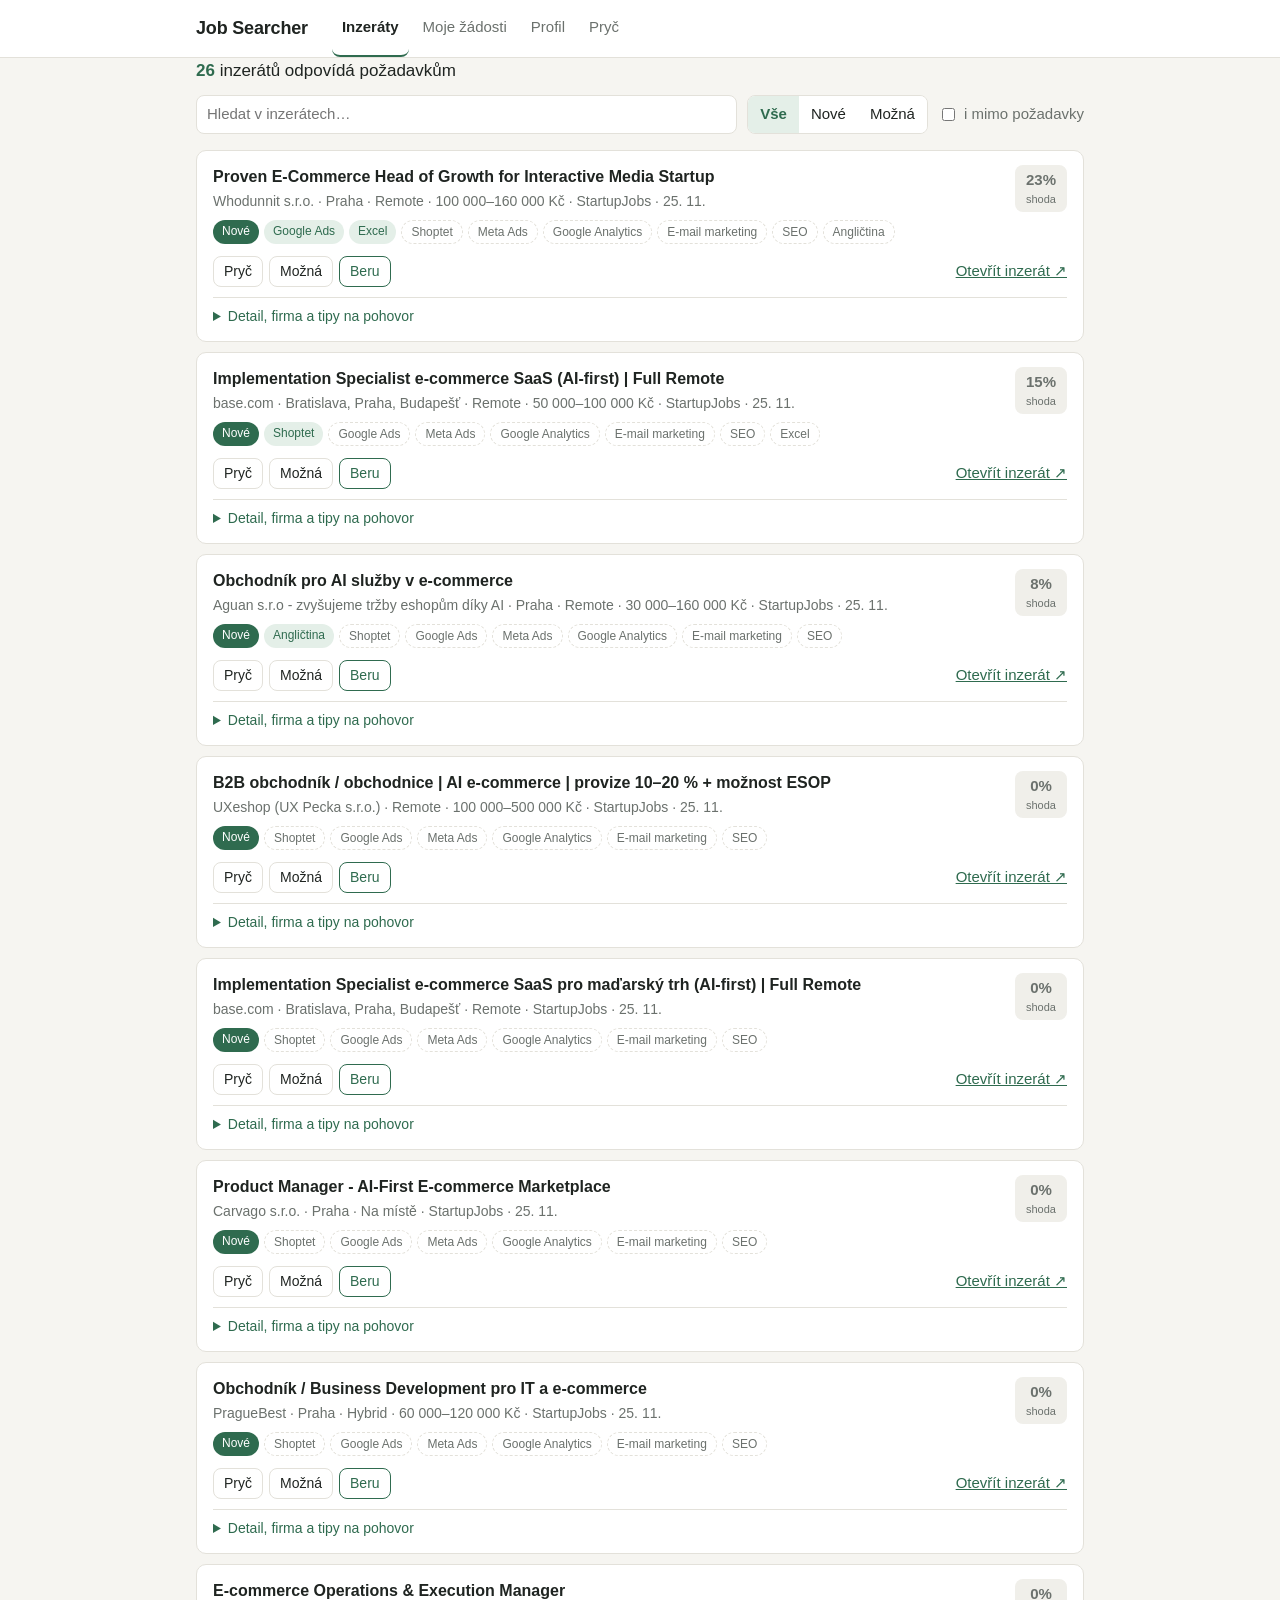
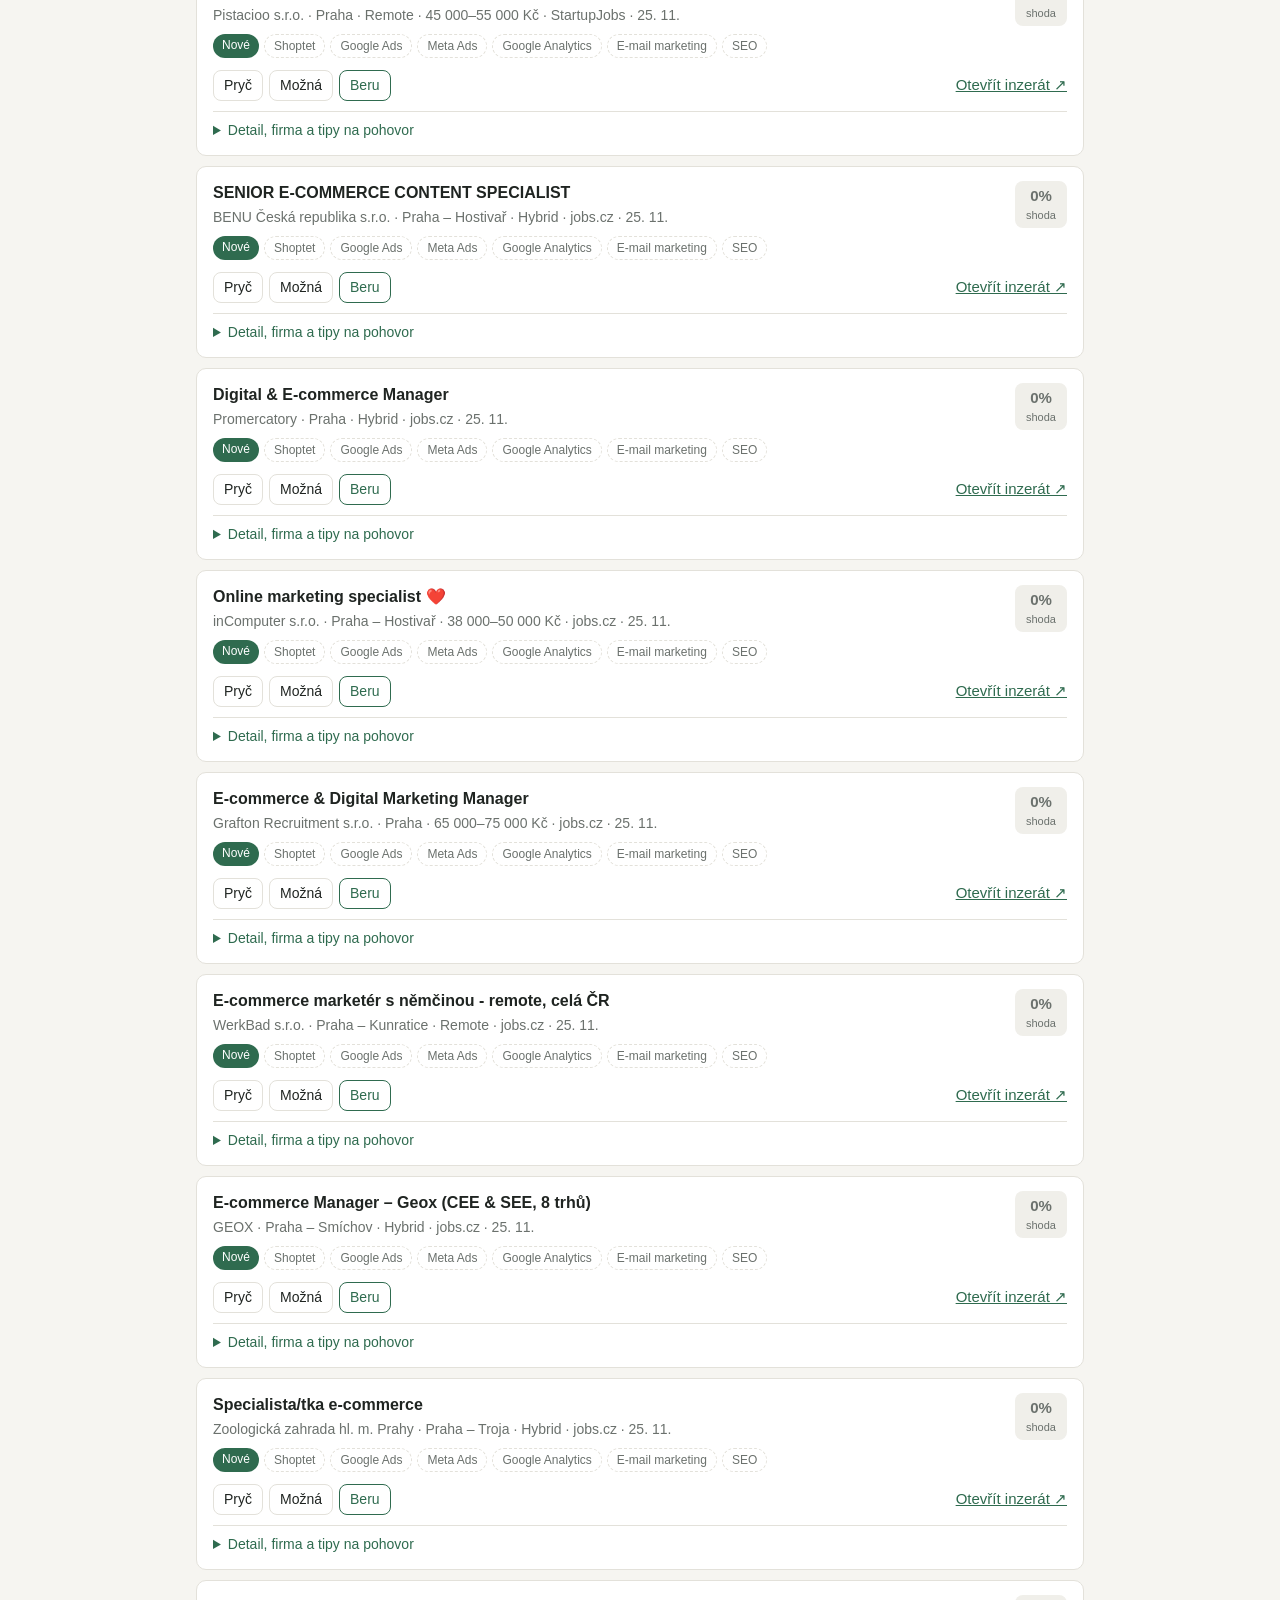
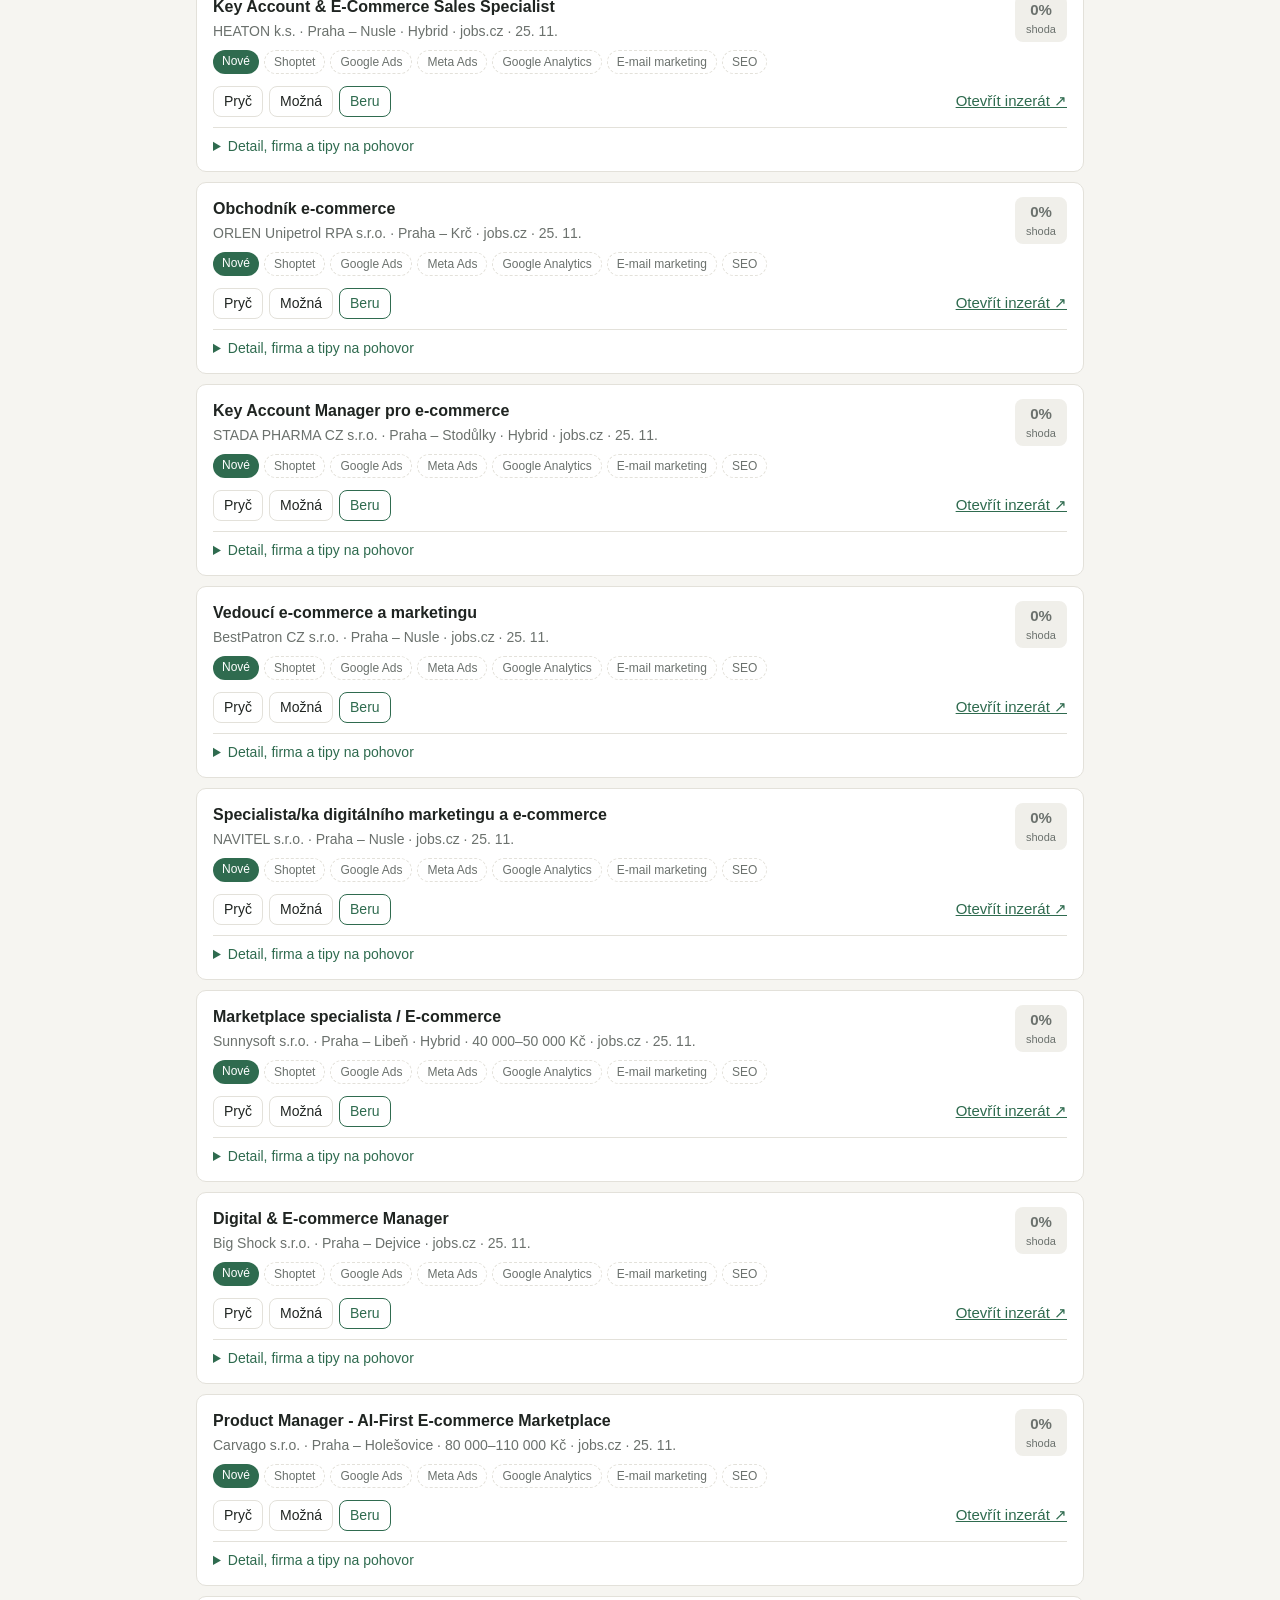
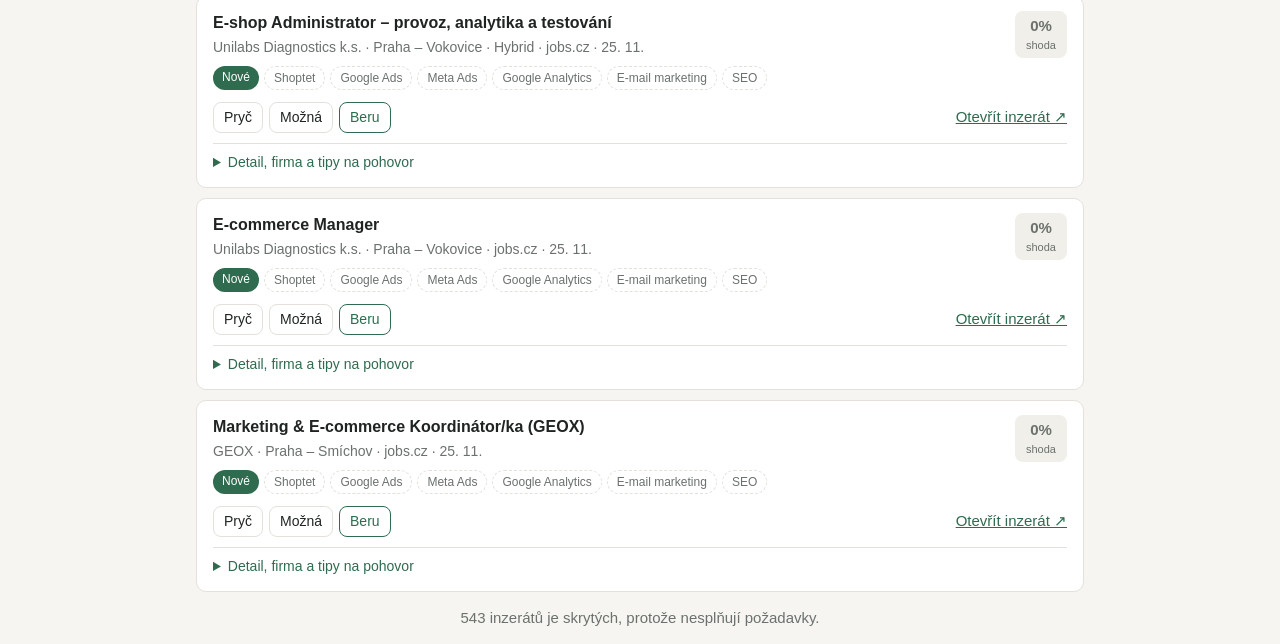
==== web/index.html @ dfa5a373 "Základ aplikace: scraper tří webů, frontend s profilem, tříděním a žádostmi, GitHub workflow Co-Auth" ====
<!doctype html>
<html lang="cs">
<head>
  <meta charset="utf-8">
  <meta name="viewport" content="width=device-width, initial-scale=1">
  <title>Job Searcher</title>
  <link rel="stylesheet" href="style.css">
</head>
<body>
  <header class="top">
    <div class="wrap top-inner">
      <h1>Job Searcher</h1>
      <nav class="tabs" role="tablist">
        <button data-tab="jobs" class="active">Inzeráty</button>
        <button data-tab="apps">Moje žádosti <span class="count" id="count-apps"></span></button>
        <button data-tab="profile">Profil <span class="dot" id="profile-dirty" hidden></span></button>
        <button data-tab="gone">Pryč <span class="count" id="count-gone"></span></button>
      </nav>
    </div>
  </header>

  <main class="wrap">
    <section id="tab-jobs" class="tab">
      <div id="summary" class="summary"></div>
      <div id="source-status"></div>
      <div class="toolbar">
        <input type="search" id="search" placeholder="Hledat v inzerátech…">
        <div class="seg" id="filter-seg">
          <button data-filter="all" class="active">Vše</button>
          <button data-filter="new">Nové</button>
          <button data-filter="mozna">Možná</button>
        </div>
        <label class="check"><input type="checkbox" id="show-all"> i mimo požadavky</label>
      </div>
      <div id="job-list"></div>
    </section>

    <section id="tab-apps" class="tab" hidden>
      <div class="toolbar">
        <div class="seg" id="apps-seg">
          <button data-filter="all" class="active">Vše</button>
          <button data-filter="sent">Odesláno</button>
          <button data-filter="unsent">Neodesláno</button>
        </div>
      </div>
      <div id="app-list"></div>
    </section>

    <section id="tab-profile" class="tab" hidden>
      <div class="profile-bar">
        <span id="profile-state" class="muted"></span>
        <div class="btns">
          <button id="btn-reset" class="ghost">Vrátit na výchozí</button>
          <button id="btn-save-default" class="primary">Uložit jako výchozí</button>
        </div>
      </div>

      <div class="panel">
        <h2>Skills</h2>
        <p class="muted">Synonyma oddělte čárkou. Váha určuje, jak moc skill ovlivní skóre shody.</p>
        <div id="skills"></div>
        <button id="btn-add-skill" class="ghost small">+ Přidat skill</button>
      </div>

      <div class="panel">
        <h2>Požadavky</h2>
        <label class="field">Hledané pozice <span class="muted">(stačí část názvu, oddělte čárkou)</span>
          <input data-list="positions">
        </label>
        <label class="field">Lokality <span class="muted">(oddělte čárkou; prázdné = kdekoliv)</span>
          <input data-list="locations">
        </label>
        <div class="field">Režim práce
          <div class="checks" id="modes"></div>
        </div>
        <label class="field">Minimální plat (Kč měsíčně) <span class="muted">(inzeráty bez uvedeného platu se zobrazí vždy)</span>
          <input type="number" min="0" step="1000" id="min-salary">
        </label>
        <div class="field">Úvazek
          <div class="checks" id="employment"></div>
        </div>
        <label class="field">Zakázaná slova <span class="muted">(inzerát s nimi se nezobrazí)</span>
          <input data-list="banned">
        </label>
      </div>

      <div class="panel">
        <h2>Záloha dat</h2>
        <p class="muted">Profil, třídění i žádosti jsou uložené jen v tomto prohlížeči. Zálohu si stáhněte, ať o nic nepřijdete, nebo ji nahrajte na jiném zařízení.</p>
        <div class="btns">
          <button id="btn-export" class="ghost">Exportovat zálohu</button>
          <label class="ghost button-like">Načíst zálohu<input type="file" id="file-import" accept="application/json" hidden></label>
        </div>
      </div>
    </section>

    <section id="tab-gone" class="tab" hidden>
      <p class="muted">Inzeráty, které jste dali pryč. Při dalším stahování se neukážou.</p>
      <div id="gone-list"></div>
    </section>
  </main>

  <div id="toast" class="toast" hidden></div>
  <script type="module" src="app.js"></script>
</body>
</html>
---- web/style.css ----
:root {
  --bg: #f6f5f1;
  --card: #ffffff;
  --ink: #1f2421;
  --muted: #6b716d;
  --line: #e3e1da;
  --accent: #2f6b4f;
  --accent-soft: #e4efe8;
  --warn: #9a5b13;
  --warn-soft: #fbf0e1;
  --danger: #a33a32;
  --radius: 10px;
}

* { box-sizing: border-box; }
[hidden] { display: none !important; }
body {
  margin: 0;
  background: var(--bg);
  color: var(--ink);
  font: 15px/1.5 -apple-system, BlinkMacSystemFont, "Segoe UI", Roboto, sans-serif;
}
.wrap { max-width: 920px; margin: 0 auto; padding: 0 16px; }
.muted { color: var(--muted); }
a { color: var(--accent); }
h1 { font-size: 18px; margin: 0; letter-spacing: -0.01em; }
h2 { font-size: 16px; margin: 0 0 4px; }

/* Hlavička a záložky */
.top { background: var(--card); border-bottom: 1px solid var(--line); position: sticky; top: 0; z-index: 5; }
.top-inner { display: flex; align-items: center; gap: 24px; min-height: 56px; flex-wrap: wrap; }
.tabs { display: flex; gap: 4px; overflow-x: auto; }
.tabs button {
  border: 0; background: none; padding: 16px 10px; font: inherit; color: var(--muted);
  border-bottom: 2px solid transparent; cursor: pointer; white-space: nowrap;
}
.tabs button.active { color: var(--ink); border-bottom-color: var(--accent); font-weight: 600; }
.count { font-size: 12px; color: var(--muted); font-weight: 400; }
.dot { display: inline-block; width: 7px; height: 7px; border-radius: 50%; background: var(--warn); vertical-align: middle; }

main { padding-top: 20px; padding-bottom: 60px; }

/* Ovládací prvky */
button, .button-like {
  font: inherit; border-radius: 8px; padding: 7px 14px; cursor: pointer;
  border: 1px solid var(--line); background: var(--card); color: var(--ink);
}
button.primary { background: var(--accent); border-color: var(--accent); color: #fff; }
button.ghost, .button-like.ghost { background: transparent; }
button.small { padding: 4px 10px; font-size: 14px; }
button:disabled { opacity: .5; cursor: default; }
input, select, textarea {
  font: inherit; border: 1px solid var(--line); border-radius: 8px; padding: 7px 10px;
  background: #fff; color: var(--ink); width: 100%;
}
input[type=checkbox] { width: auto; }
.btns { display: flex; gap: 8px; flex-wrap: wrap; }

.toolbar { display: flex; gap: 10px; align-items: center; flex-wrap: wrap; margin: 12px 0 16px; }
.toolbar input[type=search] { flex: 1 1 220px; width: auto; }
.seg { display: inline-flex; border: 1px solid var(--line); border-radius: 8px; overflow: hidden; background: var(--card); }
.seg button { border: 0; border-radius: 0; padding: 7px 12px; }
.seg button.active { background: var(--accent-soft); color: var(--accent); font-weight: 600; }
.check { display: inline-flex; gap: 6px; align-items: center; color: var(--muted); }

.summary { font-size: 17px; }
.summary strong { color: var(--accent); }
.status-warn {
  background: var(--warn-soft); color: var(--warn); border-radius: 8px;
  padding: 8px 12px; margin-top: 10px; font-size: 14px;
}

/* Karta inzerátu */
.job {
  background: var(--card); border: 1px solid var(--line); border-radius: var(--radius);
  padding: 14px 16px; margin-bottom: 10px;
}
.job.failed { opacity: .7; }
.job-head { display: flex; gap: 12px; align-items: flex-start; }
.job-main { flex: 1; min-width: 0; }
.job-title { font-weight: 600; font-size: 16px; color: var(--ink); text-decoration: none; }
.job-title:hover { text-decoration: underline; }
.job-meta { color: var(--muted); font-size: 14px; margin-top: 2px; }
.job-meta span + span::before { content: " · "; }
.score {
  flex: none; width: 52px; text-align: center; border-radius: 8px; padding: 4px 0;
  background: var(--accent-soft); color: var(--accent); font-weight: 700;
}
.score small { display: block; font-weight: 400; font-size: 11px; }
.score.low { background: #f0efea; color: var(--muted); }

.badges { margin-top: 8px; display: flex; flex-wrap: wrap; gap: 5px; }
.badge { font-size: 12px; border-radius: 999px; padding: 2px 9px; background: #f0efea; color: var(--muted); }
.badge.new { background: var(--accent); color: #fff; }
.badge.ok { background: var(--accent-soft); color: var(--accent); }
.badge.miss { background: transparent; border: 1px dashed var(--line); }
.badge.warn { background: var(--warn-soft); color: var(--warn); }
.badge.state { background: #ecebf6; color: #4a4690; }

.job-actions { display: flex; gap: 6px; margin-top: 12px; flex-wrap: wrap; align-items: center; }
.job-actions .spacer { flex: 1; }
.job-actions button.on { background: var(--ink); color: #fff; border-color: var(--ink); }
.job-actions .beru { border-color: var(--accent); color: var(--accent); }
.job-actions .beru.on { background: var(--accent); color: #fff; }

details { margin-top: 10px; border-top: 1px solid var(--line); padding-top: 8px; }
summary { cursor: pointer; color: var(--accent); font-size: 14px; }
.detail-body { margin-top: 8px; font-size: 14px; }
.detail-body h3 { font-size: 14px; margin: 14px 0 4px; }
.desc { white-space: pre-line; max-height: 260px; overflow: auto; background: var(--bg); border-radius: 8px; padding: 10px; }
.tips ul { margin: 4px 0; padding-left: 20px; }
.tips li { margin-bottom: 4px; }

/* Žádosti */
.app-grid { display: grid; grid-template-columns: 1fr 1fr; gap: 10px; margin-top: 10px; }
.app-grid .full { grid-column: 1 / -1; }
.app-grid label { font-size: 13px; color: var(--muted); }

/* Profil */
.profile-bar {
  display: flex; justify-content: space-between; align-items: center; gap: 12px; flex-wrap: wrap;
  background: var(--card); border: 1px solid var(--line); border-radius: var(--radius); padding: 10px 14px;
  position: sticky; top: 64px; z-index: 4;
}
.profile-bar .dirty { color: var(--warn); font-weight: 600; }
.panel { background: var(--card); border: 1px solid var(--line); border-radius: var(--radius); padding: 16px; margin-top: 14px; }
.panel p.muted { margin: 0 0 12px; font-size: 14px; }
.field { display: block; margin-bottom: 14px; font-weight: 600; font-size: 14px; }
.field input { margin-top: 4px; font-weight: 400; }
.field .muted { font-weight: 400; }
.checks { display: flex; gap: 16px; flex-wrap: wrap; margin-top: 6px; font-weight: 400; }
.checks label { display: inline-flex; gap: 6px; align-items: center; }
.skill-row { display: grid; grid-template-columns: 1.2fr 2fr 110px 36px; gap: 8px; margin-bottom: 8px; }
.skill-row button { padding: 0; }

.empty { text-align: center; color: var(--muted); padding: 40px 0; }
.toast {
  position: fixed; bottom: 20px; left: 50%; transform: translateX(-50%);
  background: var(--ink); color: #fff; padding: 10px 16px; border-radius: 8px; font-size: 14px; z-index: 10;
}

@media (max-width: 640px) {
  .top-inner { gap: 0; }
  h1 { padding-top: 10px; }
  .tabs button { padding: 10px 8px; }
  .skill-row { grid-template-columns: 1fr 1fr; }
  .app-grid { grid-template-columns: 1fr; }
  .profile-bar { top: 90px; }
}
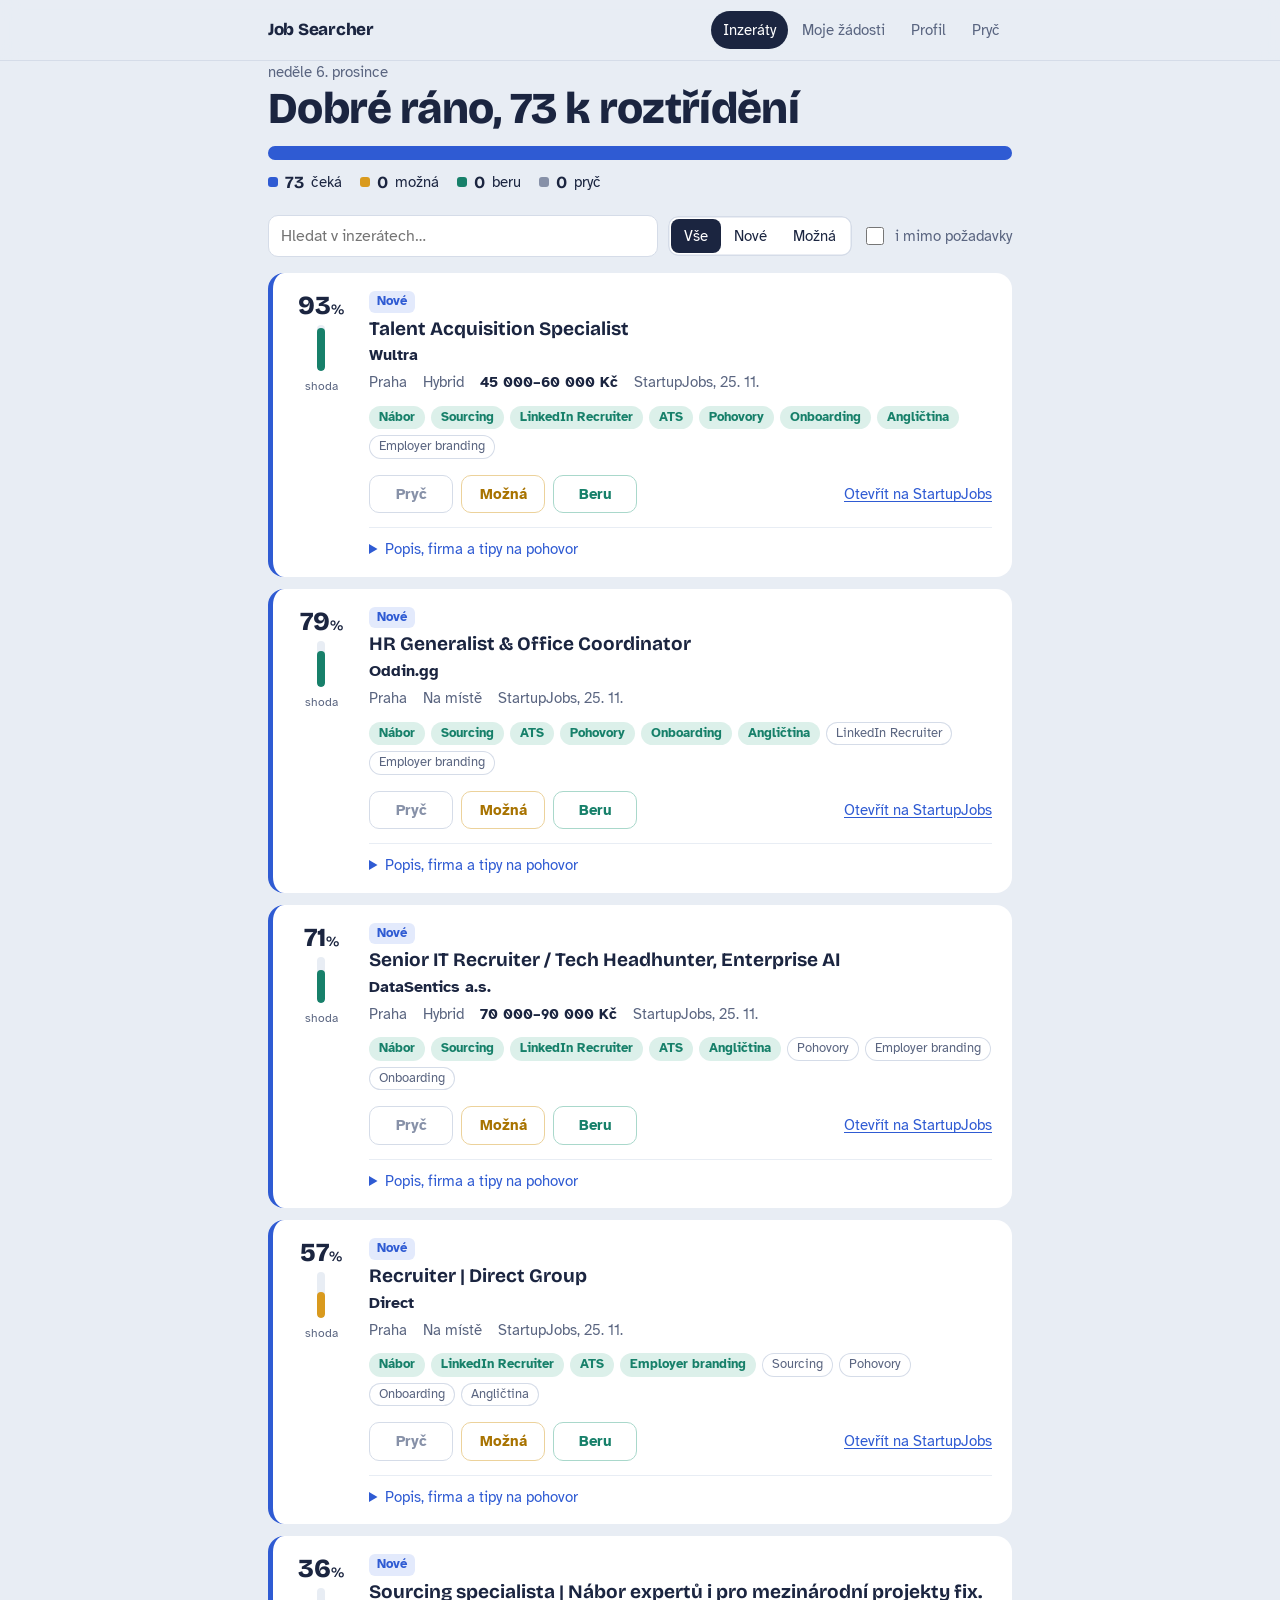
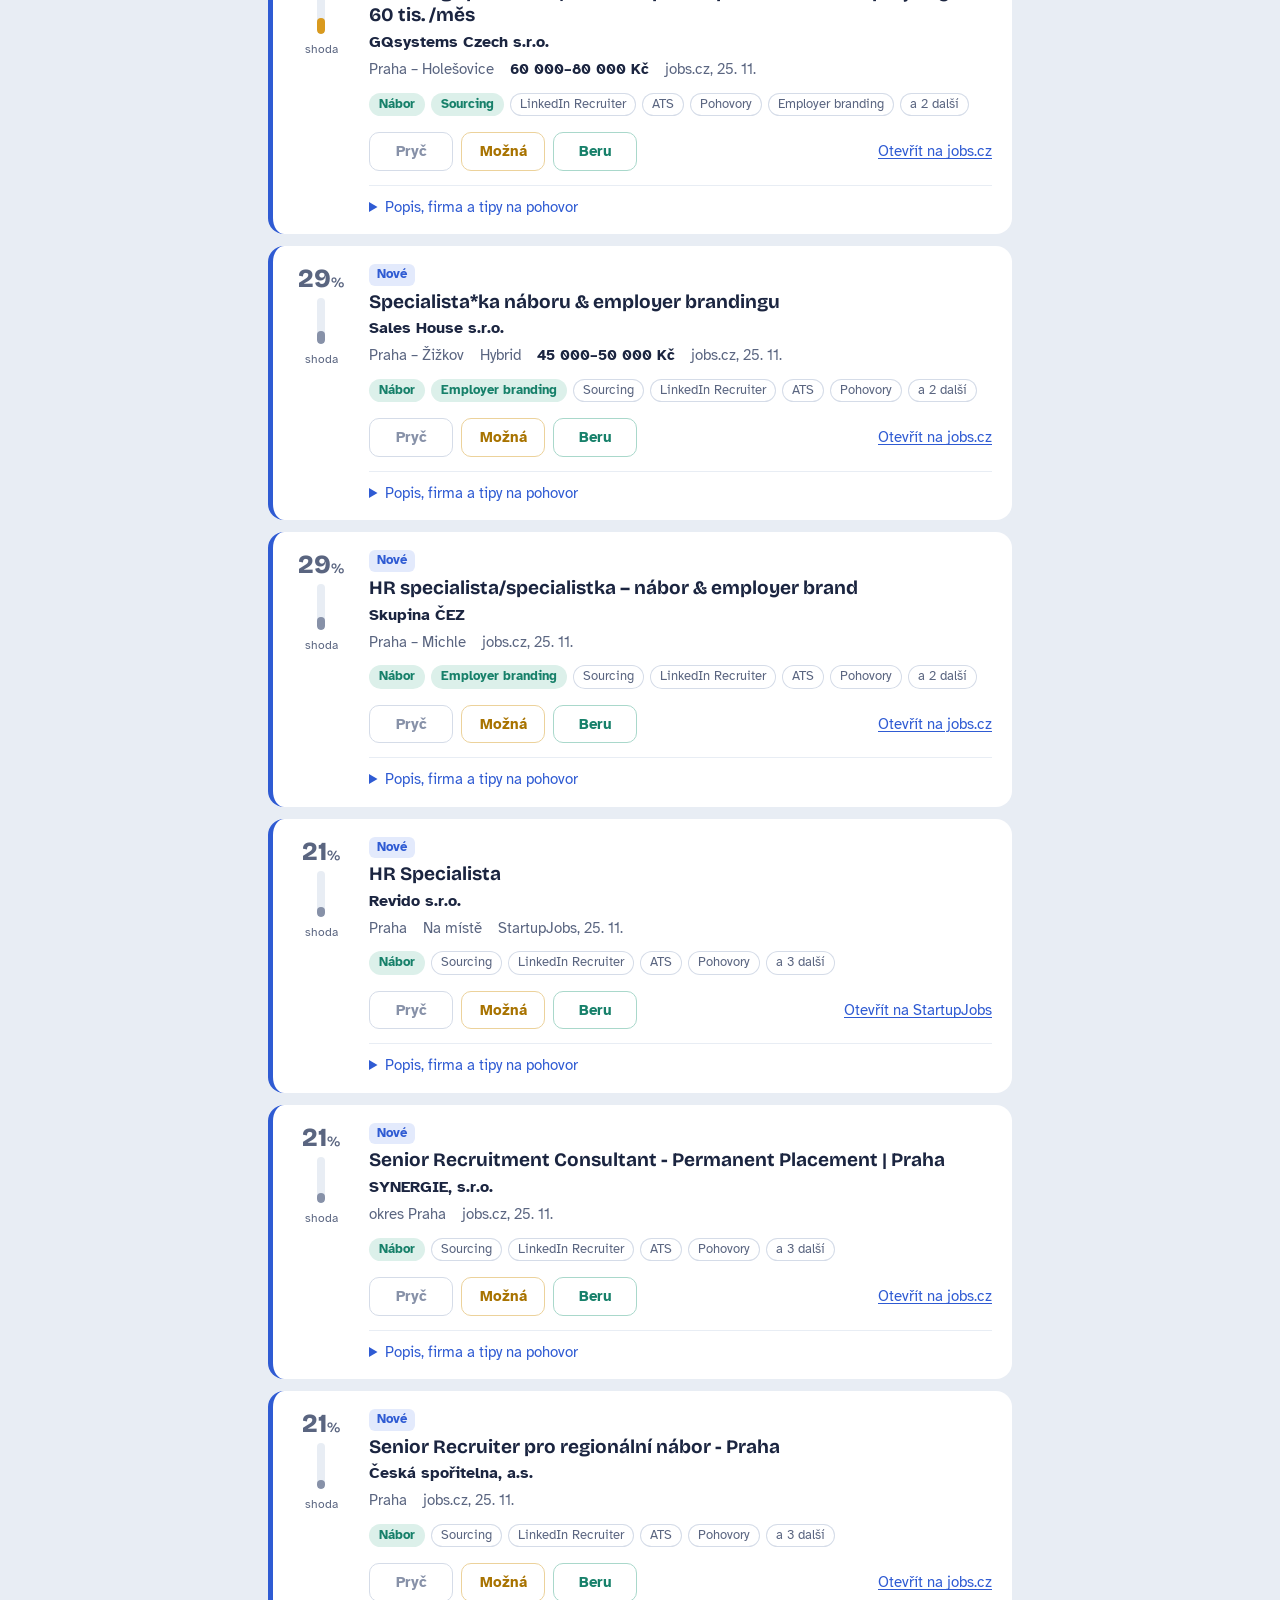
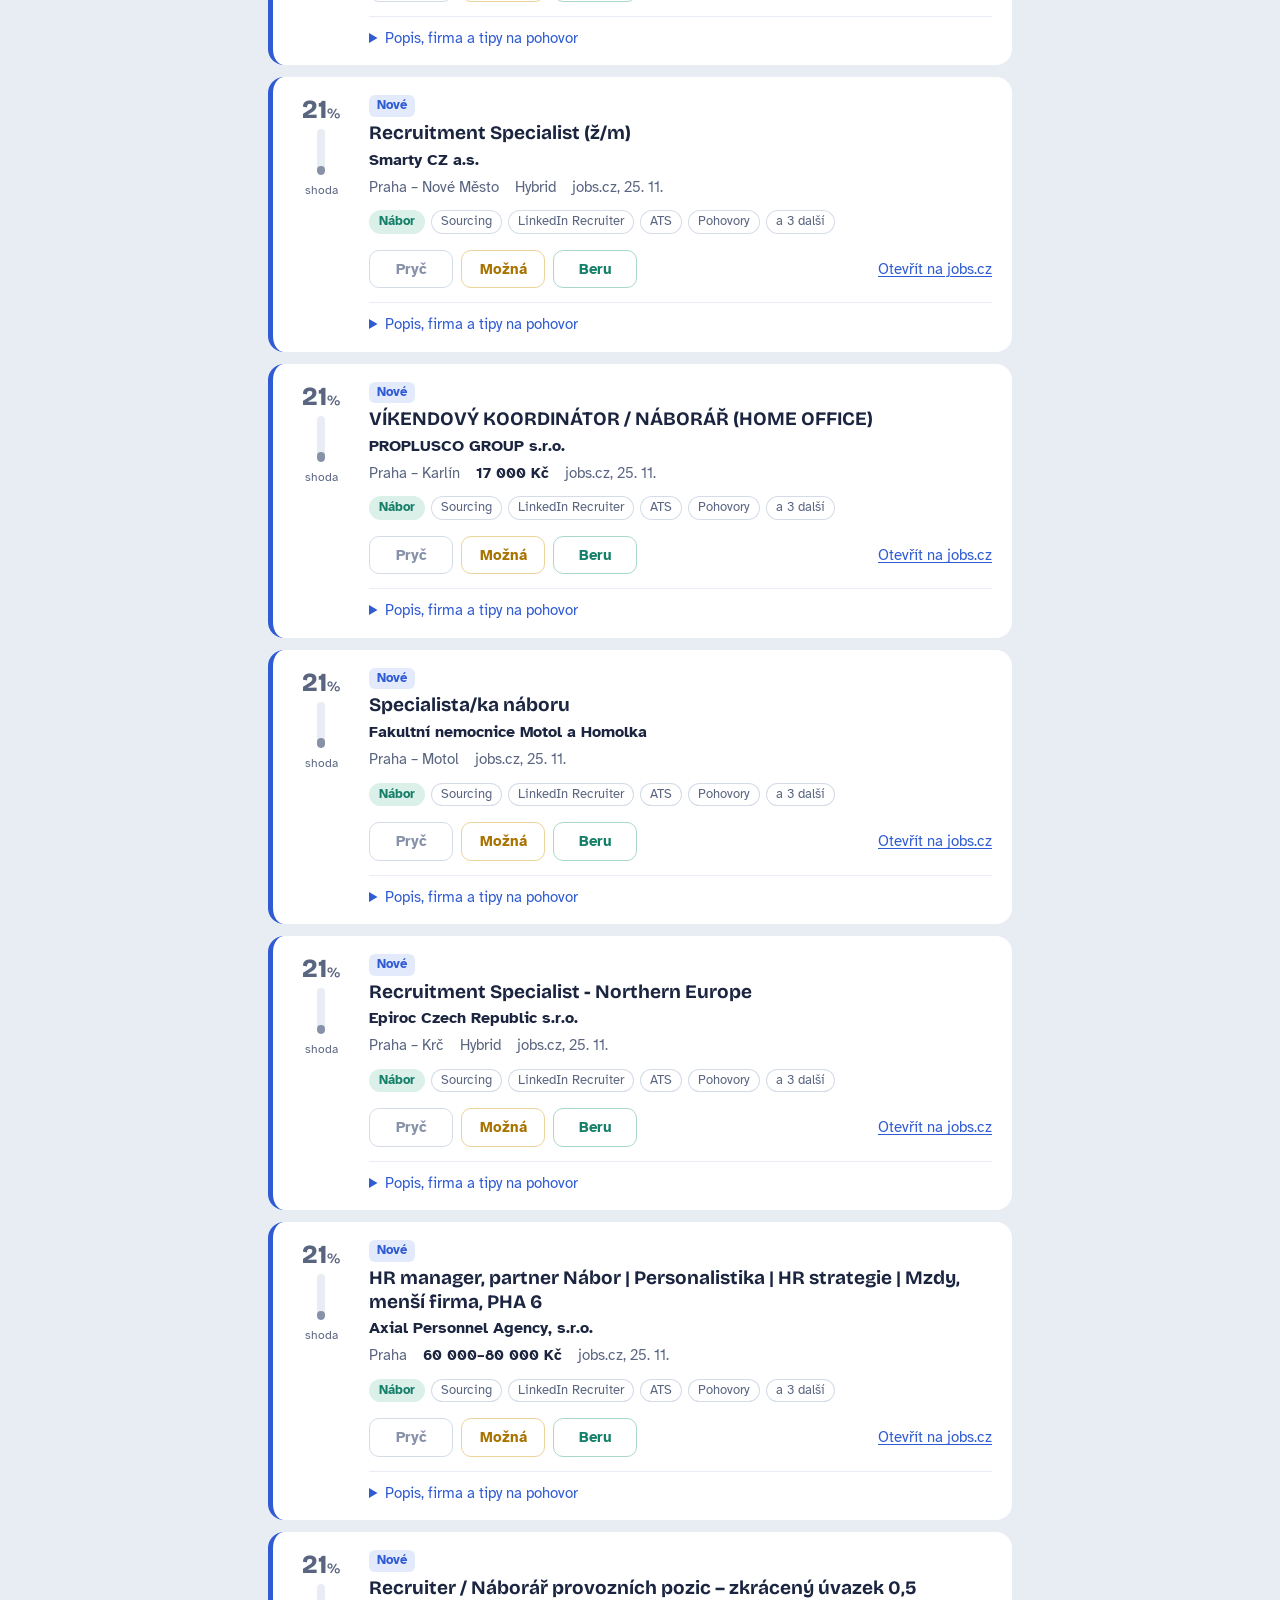
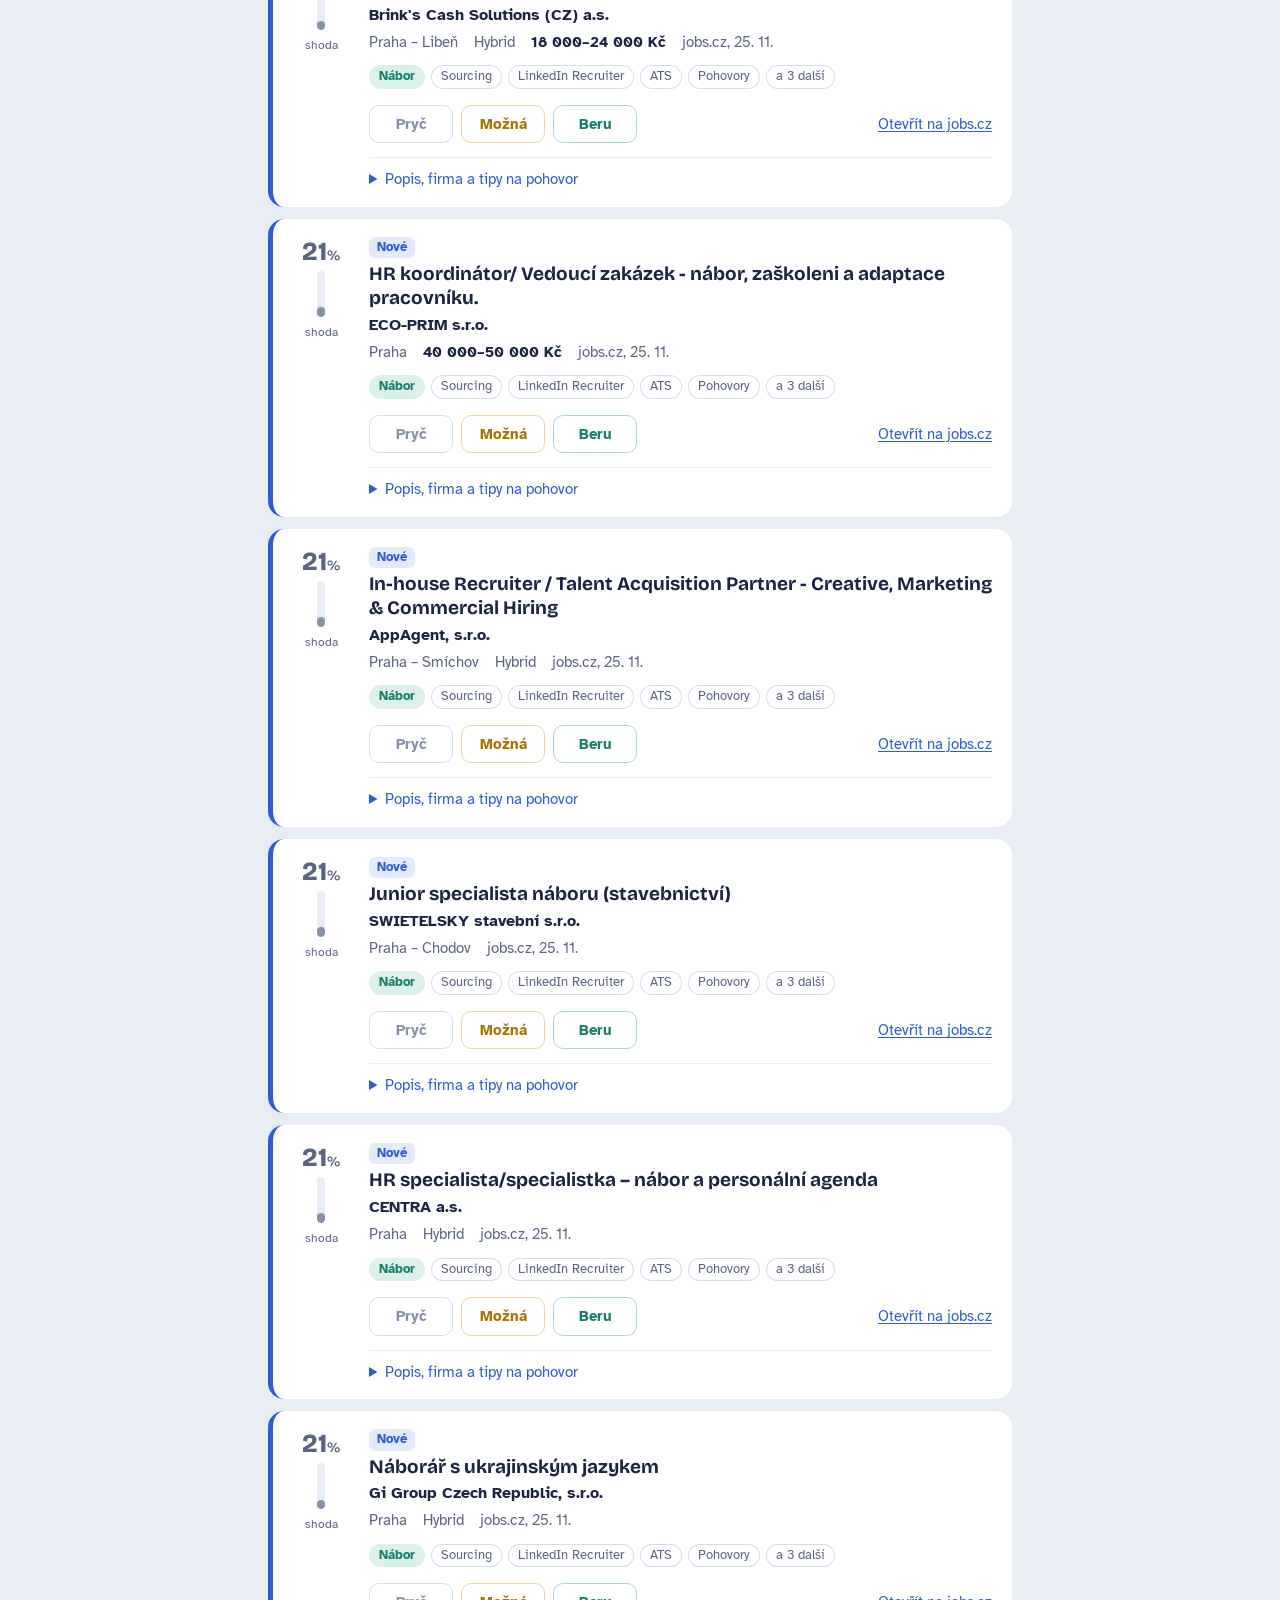
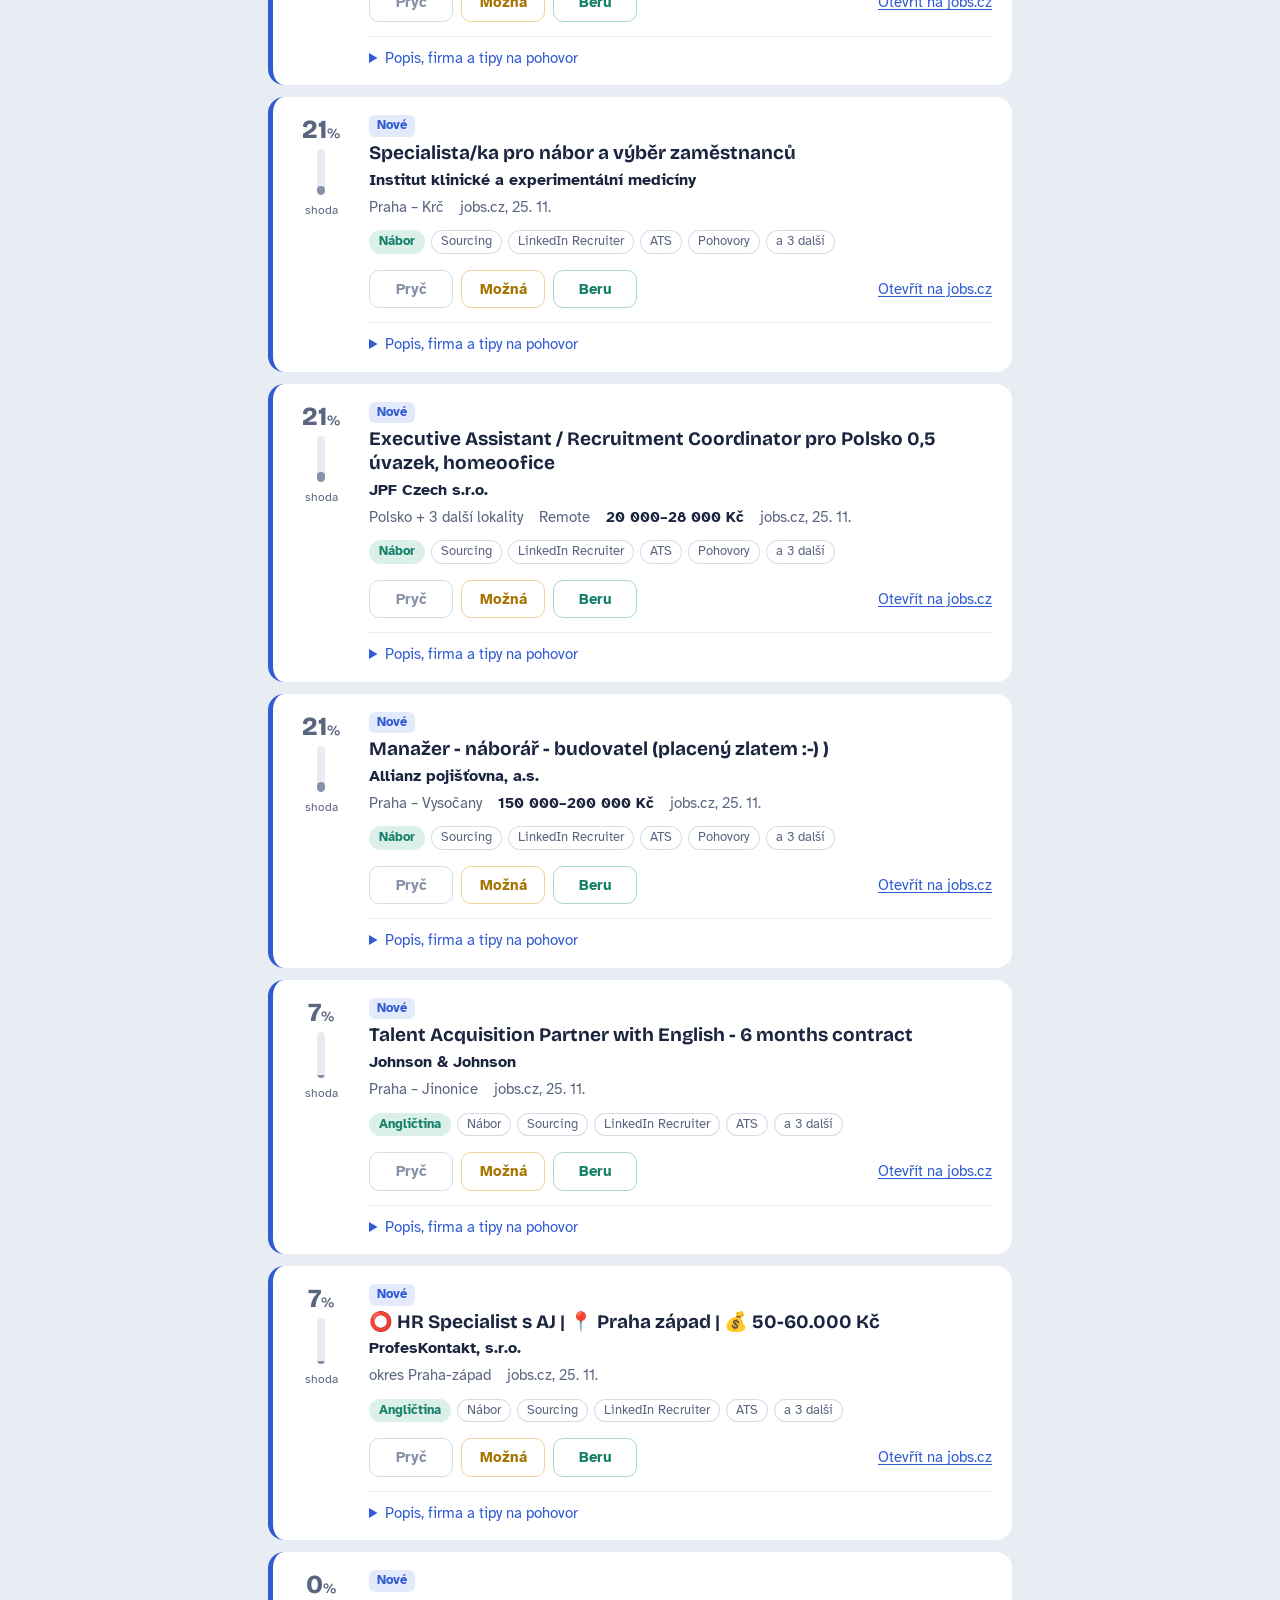
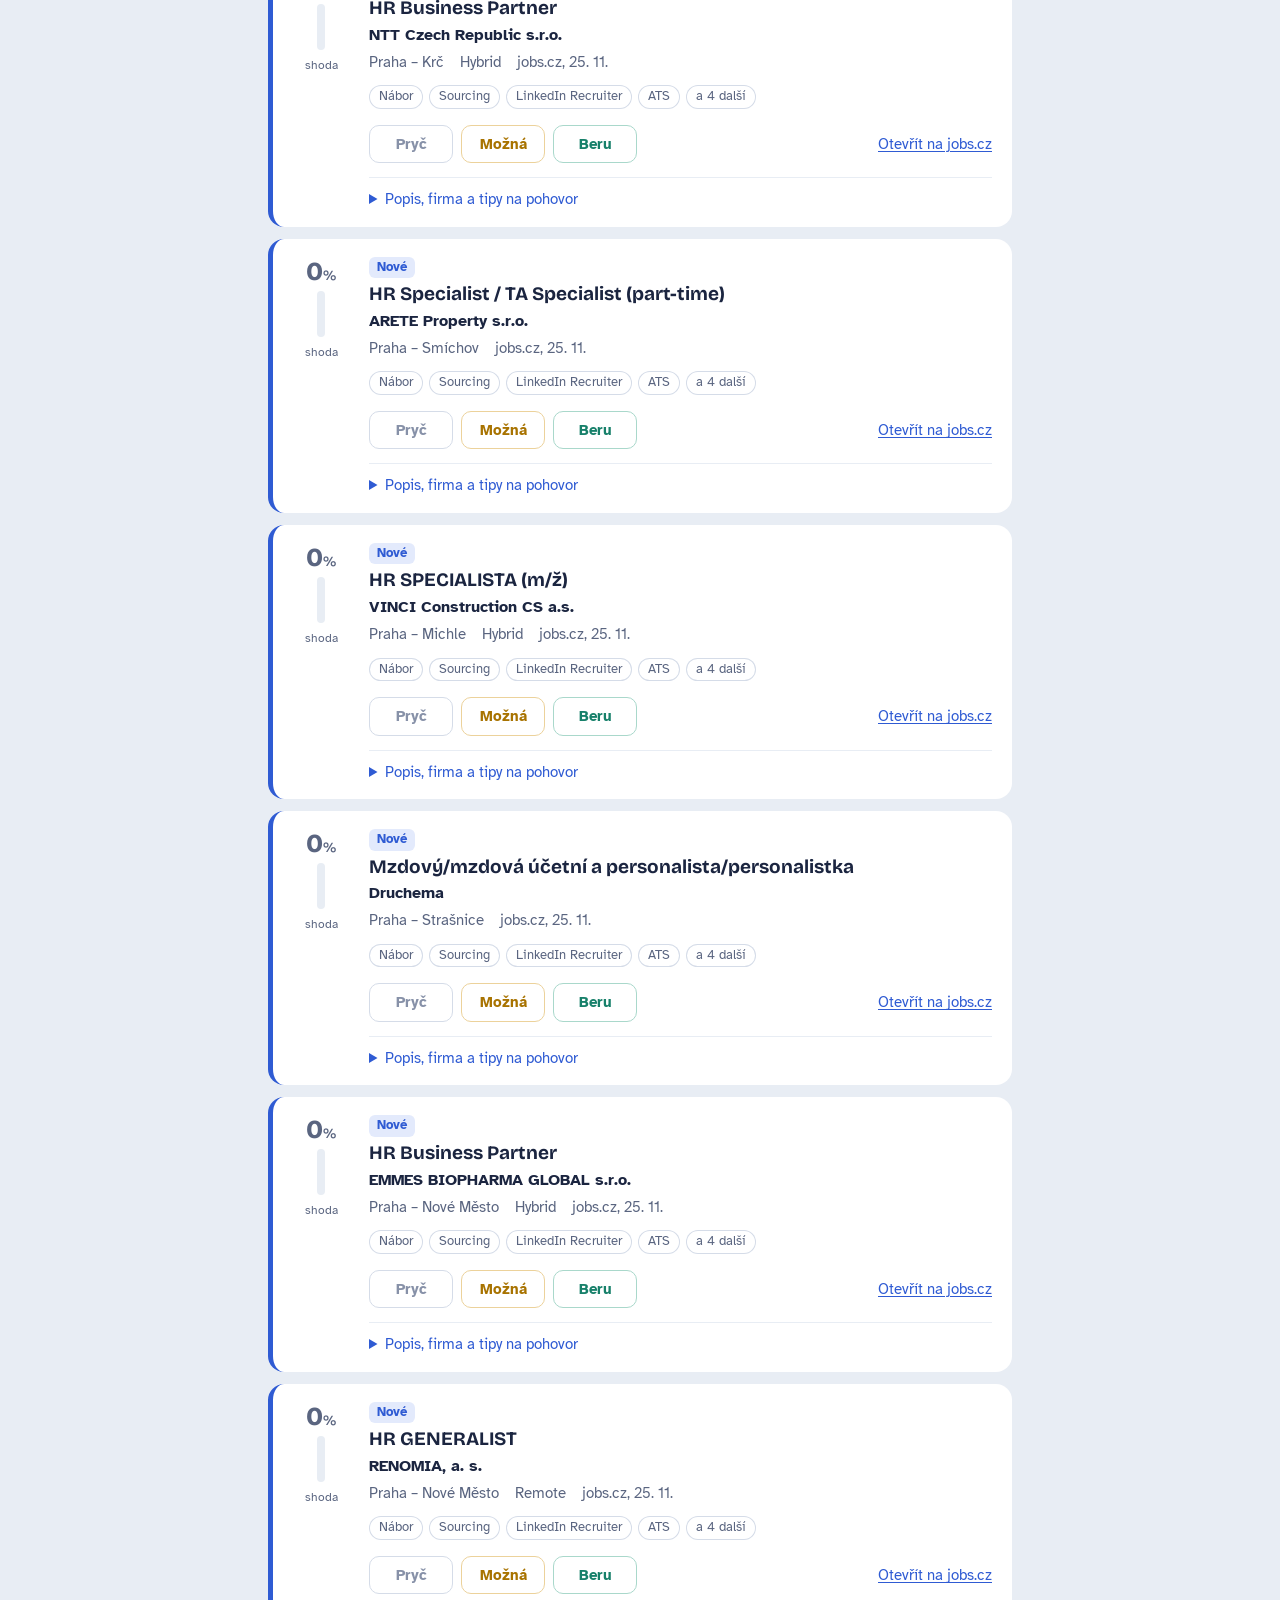
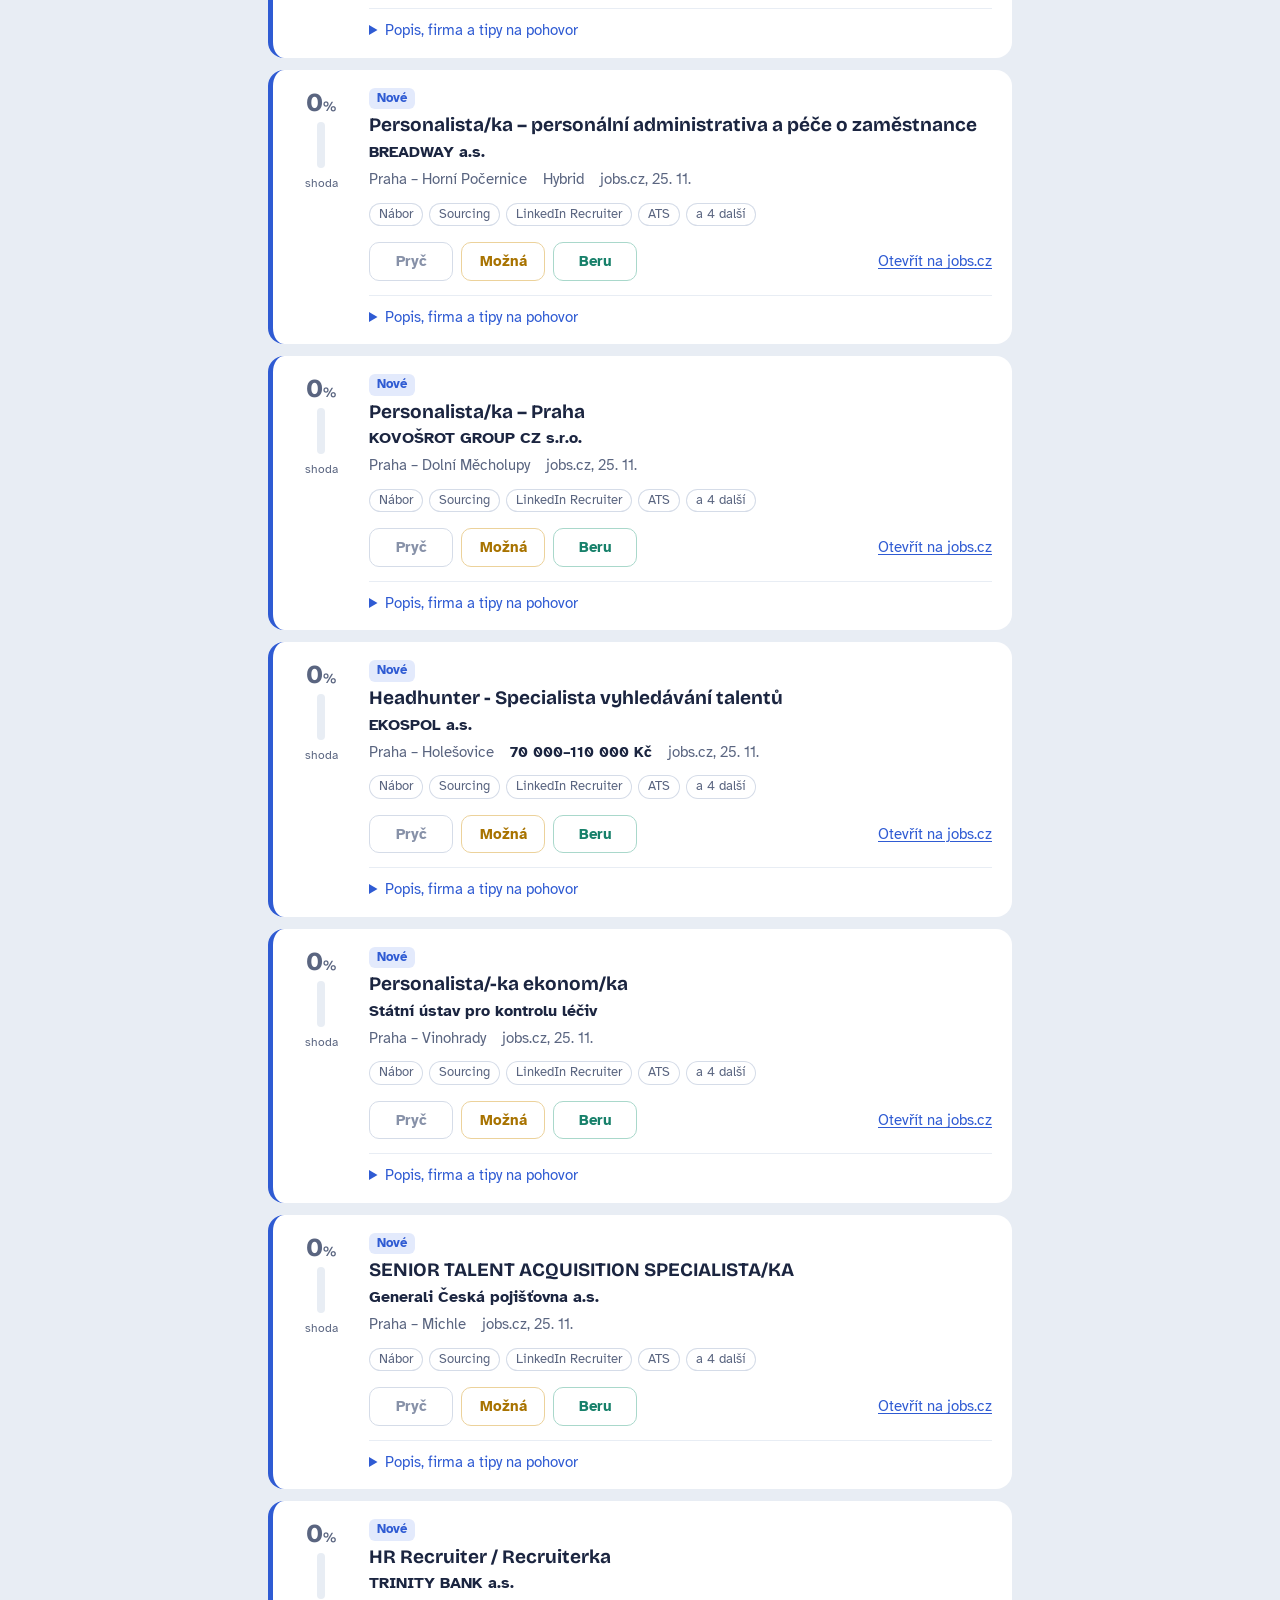
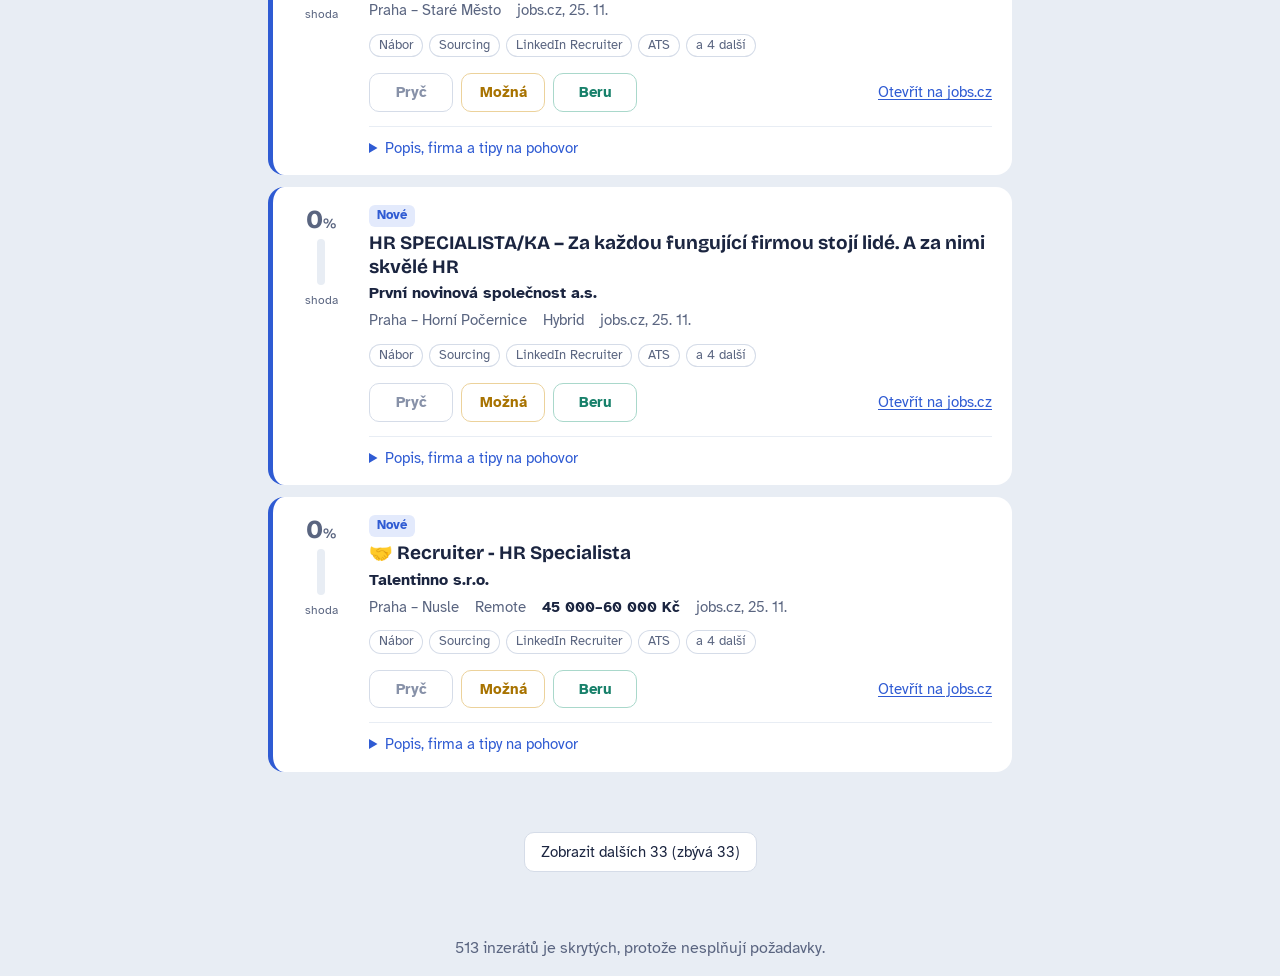
==== commit b9158226: "Nový design: pruh roztřídění, výraznější karty a tlačítka třídění Co-Authored-By: Claude Opus 5.5 <n" ====
--- a/web/index.html
+++ b/web/index.html
@@ -4,12 +4,15 @@
   <meta charset="utf-8">
   <meta name="viewport" content="width=device-width, initial-scale=1">
   <title>Job Searcher</title>
+  <link rel="preconnect" href="https://fonts.googleapis.com">
+  <link rel="preconnect" href="https://fonts.gstatic.com" crossorigin>
+  <link rel="stylesheet" href="https://fonts.googleapis.com/css2?family=Atkinson+Hyperlegible:ital,wght@0,400;0,700;1,400&family=Bricolage+Grotesque:opsz,wght@12..96,500;12..96,700;12..96,800&display=swap">
   <link rel="stylesheet" href="style.css">
 </head>
 <body>
   <header class="top">
     <div class="wrap top-inner">
-      <h1>Job Searcher</h1>
+      <span class="brand">Job Searcher</span>
       <nav class="tabs" role="tablist">
         <button data-tab="jobs" class="active">Inzeráty</button>
         <button data-tab="apps">Moje žádosti <span class="count" id="count-apps"></span></button>
@@ -21,7 +24,11 @@
 
   <main class="wrap">
     <section id="tab-jobs" class="tab">
-      <div id="summary" class="summary"></div>
+      <div class="hello">
+        <p class="hello-date" id="hello-date"></p>
+        <h1 id="hello-title"></h1>
+        <div id="summary"></div>
+      </div>
       <div id="source-status"></div>
       <div class="toolbar">
         <input type="search" id="search" placeholder="Hledat v inzerátech…">
--- a/web/style.css
+++ b/web/style.css
@@ -1,149 +1,249 @@
+/* Job Searcher – ranní kontrola inzerátů.
+   Paleta: chladné ranní světlo, inkoustová modrá, tři barvy třídění. */
 :root {
-  --bg: #f6f5f1;
-  --card: #ffffff;
-  --ink: #1f2421;
-  --muted: #6b716d;
-  --line: #e3e1da;
-  --accent: #2f6b4f;
-  --accent-soft: #e4efe8;
-  --warn: #9a5b13;
-  --warn-soft: #fbf0e1;
-  --danger: #a33a32;
-  --radius: 10px;
+  --sky: #e8edf4;        /* pozadí */
+  --paper: #ffffff;      /* karty */
+  --ink: #1b2540;        /* text */
+  --ink-soft: #5a6580;   /* doplňkový text */
+  --rule: #d5dce8;       /* linky */
+  --pryc: #8791a8;       /* Pryč */
+  --mozna: #d99a1e;      /* Možná */
+  --mozna-soft: #fbf1dc;
+  --beru: #17806a;       /* Beru */
+  --beru-soft: #dcf0ea;
+  --nove: #2f5bd3;       /* Nové */
+  --nove-soft: #e3eafc;
+  --warn: #a2521a;
+  --warn-soft: #fbeadb;
+
+  --display: "Bricolage Grotesque", "Avenir Next", system-ui, sans-serif;
+  --body: "Atkinson Hyperlegible", system-ui, -apple-system, sans-serif;
 }
 
 * { box-sizing: border-box; }
 [hidden] { display: none !important; }
+
 body {
   margin: 0;
-  background: var(--bg);
+  background: var(--sky);
   color: var(--ink);
-  font: 15px/1.5 -apple-system, BlinkMacSystemFont, "Segoe UI", Roboto, sans-serif;
-}
-.wrap { max-width: 920px; margin: 0 auto; padding: 0 16px; }
-.muted { color: var(--muted); }
-a { color: var(--accent); }
-h1 { font-size: 18px; margin: 0; letter-spacing: -0.01em; }
-h2 { font-size: 16px; margin: 0 0 4px; }
-
-/* Hlavička a záložky */
-.top { background: var(--card); border-bottom: 1px solid var(--line); position: sticky; top: 0; z-index: 5; }
-.top-inner { display: flex; align-items: center; gap: 24px; min-height: 56px; flex-wrap: wrap; }
-.tabs { display: flex; gap: 4px; overflow-x: auto; }
+  font: 16px/1.5 var(--body);
+  -webkit-font-smoothing: antialiased;
+}
+.wrap { max-width: 780px; margin: 0 auto; padding: 0 18px; }
+.muted { color: var(--ink-soft); }
+a { color: var(--nove); text-underline-offset: 2px; }
+h1, h2, h3, .brand { font-family: var(--display); letter-spacing: -0.015em; }
+h2 { font-size: 20px; margin: 0 0 4px; font-weight: 700; }
+
+:focus-visible { outline: 3px solid var(--nove); outline-offset: 2px; border-radius: 6px; }
+
+/* ---------- Hlavička ---------- */
+.top {
+  background: rgba(232, 237, 244, .88);
+  backdrop-filter: blur(10px);
+  position: sticky; top: 0; z-index: 5;
+  border-bottom: 1px solid var(--rule);
+}
+.top-inner { display: flex; align-items: center; gap: 20px; min-height: 60px; }
+.brand { font-weight: 800; font-size: 17px; }
+.tabs { display: flex; gap: 2px; overflow-x: auto; margin-left: auto; scrollbar-width: none; }
 .tabs button {
-  border: 0; background: none; padding: 16px 10px; font: inherit; color: var(--muted);
-  border-bottom: 2px solid transparent; cursor: pointer; white-space: nowrap;
-}
-.tabs button.active { color: var(--ink); border-bottom-color: var(--accent); font-weight: 600; }
-.count { font-size: 12px; color: var(--muted); font-weight: 400; }
-.dot { display: inline-block; width: 7px; height: 7px; border-radius: 50%; background: var(--warn); vertical-align: middle; }
-
-main { padding-top: 20px; padding-bottom: 60px; }
-
-/* Ovládací prvky */
+  border: 0; background: none; font: inherit; font-size: 15px; color: var(--ink-soft);
+  padding: 8px 12px; border-radius: 999px; cursor: pointer; white-space: nowrap;
+}
+.tabs button:hover { color: var(--ink); }
+.tabs button.active { background: var(--ink); color: #fff; }
+.count { opacity: .7; font-size: 13px; }
+.dot { display: inline-block; width: 7px; height: 7px; border-radius: 50%; background: var(--mozna); vertical-align: 2px; }
+
+main { padding-top: 28px; padding-bottom: 80px; }
+
+/* ---------- Pozdrav a pruh roztřídění ---------- */
+.hello { margin-bottom: 18px; }
+.hello-date { margin: 0; color: var(--ink-soft); font-size: 15px; }
+.hello h1 {
+  margin: 2px 0 14px;
+  font-size: clamp(30px, 6vw, 44px);
+  line-height: 1.05;
+  font-weight: 800;
+}
+.sorter { display: grid; gap: 10px; }
+.sorter-bar {
+  display: flex; height: 14px; border-radius: 999px; overflow: hidden;
+  background: var(--paper); box-shadow: inset 0 0 0 1px var(--rule);
+}
+.sorter-bar span { display: block; height: 100%; transition: flex-grow .4s ease; }
+.sorter-bar .s-nove { background: var(--nove); }
+.sorter-bar .s-mozna { background: var(--mozna); }
+.sorter-bar .s-beru { background: var(--beru); }
+.sorter-bar .s-pryc { background: var(--pryc); }
+.sorter-legend { display: flex; flex-wrap: wrap; gap: 6px 18px; font-size: 15px; }
+.sorter-legend span { display: inline-flex; align-items: center; gap: 7px; }
+.sorter-legend i { width: 10px; height: 10px; border-radius: 3px; display: inline-block; }
+.sorter-legend b { font-family: var(--display); font-size: 17px; }
+.sorter-done { color: var(--beru); font-weight: 700; }
+
+.status-warn {
+  background: var(--warn-soft); color: var(--warn); border-radius: 10px;
+  padding: 9px 14px; margin-top: 10px; font-size: 15px;
+}
+
+/* ---------- Ovládací prvky ---------- */
 button, .button-like {
-  font: inherit; border-radius: 8px; padding: 7px 14px; cursor: pointer;
-  border: 1px solid var(--line); background: var(--card); color: var(--ink);
-}
-button.primary { background: var(--accent); border-color: var(--accent); color: #fff; }
+  font: inherit; font-size: 15px; border-radius: 10px; padding: 8px 16px; cursor: pointer;
+  border: 1.5px solid var(--rule); background: var(--paper); color: var(--ink);
+}
+button:hover, .button-like:hover { border-color: var(--ink-soft); }
+button.primary { background: var(--ink); border-color: var(--ink); color: #fff; }
 button.ghost, .button-like.ghost { background: transparent; }
-button.small { padding: 4px 10px; font-size: 14px; }
-button:disabled { opacity: .5; cursor: default; }
+button.small { padding: 5px 12px; font-size: 14px; }
+button:disabled { opacity: .45; cursor: default; }
+button:disabled:hover { border-color: var(--rule); }
 input, select, textarea {
-  font: inherit; border: 1px solid var(--line); border-radius: 8px; padding: 7px 10px;
-  background: #fff; color: var(--ink); width: 100%;
-}
-input[type=checkbox] { width: auto; }
+  font: inherit; border: 1.5px solid var(--rule); border-radius: 10px; padding: 8px 12px;
+  background: var(--paper); color: var(--ink); width: 100%;
+}
+input:focus, select:focus, textarea:focus { border-color: var(--nove); outline: none; }
+input[type=checkbox] { width: 18px; height: 18px; accent-color: var(--ink); }
 .btns { display: flex; gap: 8px; flex-wrap: wrap; }
 
-.toolbar { display: flex; gap: 10px; align-items: center; flex-wrap: wrap; margin: 12px 0 16px; }
+.toolbar { display: flex; gap: 10px; align-items: center; flex-wrap: wrap; margin: 20px 0 16px; }
 .toolbar input[type=search] { flex: 1 1 220px; width: auto; }
-.seg { display: inline-flex; border: 1px solid var(--line); border-radius: 8px; overflow: hidden; background: var(--card); }
-.seg button { border: 0; border-radius: 0; padding: 7px 12px; }
-.seg button.active { background: var(--accent-soft); color: var(--accent); font-weight: 600; }
-.check { display: inline-flex; gap: 6px; align-items: center; color: var(--muted); }
-
-.summary { font-size: 17px; }
-.summary strong { color: var(--accent); }
-.status-warn {
-  background: var(--warn-soft); color: var(--warn); border-radius: 8px;
-  padding: 8px 12px; margin-top: 10px; font-size: 14px;
-}
-
-/* Karta inzerátu */
+.seg { display: inline-flex; background: var(--paper); border-radius: 10px; padding: 3px; box-shadow: inset 0 0 0 1.5px var(--rule); }
+.seg button { border: 0; border-radius: 8px; padding: 6px 13px; background: none; }
+.seg button.active { background: var(--ink); color: #fff; }
+.check { display: inline-flex; gap: 8px; align-items: center; color: var(--ink-soft); font-size: 15px; cursor: pointer; }
+
+/* ---------- Karta inzerátu ---------- */
 .job {
-  background: var(--card); border: 1px solid var(--line); border-radius: var(--radius);
-  padding: 14px 16px; margin-bottom: 10px;
-}
-.job.failed { opacity: .7; }
-.job-head { display: flex; gap: 12px; align-items: flex-start; }
-.job-main { flex: 1; min-width: 0; }
-.job-title { font-weight: 600; font-size: 16px; color: var(--ink); text-decoration: none; }
-.job-title:hover { text-decoration: underline; }
-.job-meta { color: var(--muted); font-size: 14px; margin-top: 2px; }
-.job-meta span + span::before { content: " · "; }
-.score {
-  flex: none; width: 52px; text-align: center; border-radius: 8px; padding: 4px 0;
-  background: var(--accent-soft); color: var(--accent); font-weight: 700;
-}
-.score small { display: block; font-weight: 400; font-size: 11px; }
-.score.low { background: #f0efea; color: var(--muted); }
-
-.badges { margin-top: 8px; display: flex; flex-wrap: wrap; gap: 5px; }
-.badge { font-size: 12px; border-radius: 999px; padding: 2px 9px; background: #f0efea; color: var(--muted); }
-.badge.new { background: var(--accent); color: #fff; }
-.badge.ok { background: var(--accent-soft); color: var(--accent); }
-.badge.miss { background: transparent; border: 1px dashed var(--line); }
-.badge.warn { background: var(--warn-soft); color: var(--warn); }
-.badge.state { background: #ecebf6; color: #4a4690; }
-
-.job-actions { display: flex; gap: 6px; margin-top: 12px; flex-wrap: wrap; align-items: center; }
+  display: grid;
+  grid-template-columns: 64px 1fr;
+  gap: 0 16px;
+  background: var(--paper);
+  border-radius: 16px;
+  padding: 18px 20px 16px 16px;
+  margin-bottom: 12px;
+  border-left: 5px solid transparent;
+}
+.job.is-new { border-left-color: var(--nove); }
+.job.is-mozna { border-left-color: var(--mozna); }
+.job.is-beru { border-left-color: var(--beru); }
+.job.failed { opacity: .72; }
+.job.plain { grid-template-columns: 1fr; }
+
+/* Skóre shody: číslo a svislý ukazatel */
+.score { display: flex; flex-direction: column; align-items: center; gap: 6px; padding-top: 2px; }
+.score-num { font-family: var(--display); font-weight: 800; font-size: 26px; line-height: 1; }
+.score-num small { font-size: 14px; font-weight: 500; }
+.score-label { font-size: 12px; color: var(--ink-soft); }
+.score-meter {
+  width: 8px; height: 46px; border-radius: 999px; background: var(--sky);
+  position: relative; overflow: hidden;
+}
+.score-meter span {
+  position: absolute; bottom: 0; left: 0; right: 0; border-radius: 999px;
+  height: calc(var(--score) * 100%);
+  background: var(--beru);
+}
+.score.mid .score-meter span { background: var(--mozna); }
+.score.low .score-num { color: var(--ink-soft); }
+.score.low .score-meter span { background: var(--pryc); }
+
+.job-main { min-width: 0; }
+.job-flags { display: flex; gap: 6px; flex-wrap: wrap; margin-bottom: 4px; }
+.flag { font-size: 13px; font-weight: 700; border-radius: 6px; padding: 1px 8px; }
+.flag.new { background: var(--nove-soft); color: var(--nove); }
+.flag.mozna { background: var(--mozna-soft); color: #8a5c00; }
+.flag.beru { background: var(--beru-soft); color: var(--beru); }
+.flag.warn { background: var(--warn-soft); color: var(--warn); font-weight: 400; }
+
+.job-title {
+  display: block; font-family: var(--display); font-weight: 700; font-size: 19px; line-height: 1.25;
+  color: var(--ink); text-decoration: none;
+}
+.job-title:hover { text-decoration: underline; text-decoration-thickness: 2px; }
+.job-company { margin-top: 3px; font-weight: 700; }
+.facts { display: flex; flex-wrap: wrap; gap: 4px 16px; margin-top: 4px; color: var(--ink-soft); font-size: 15px; }
+.facts .salary { color: var(--ink); font-weight: 700; }
+
+.skills { display: flex; flex-wrap: wrap; gap: 6px; margin-top: 12px; }
+.skill { font-size: 13px; border-radius: 999px; padding: 2px 10px; }
+.skill.ok { background: var(--beru-soft); color: var(--beru); font-weight: 700; }
+.skill.miss { color: var(--ink-soft); box-shadow: inset 0 0 0 1px var(--rule); }
+
+/* Třídění: tři velká tlačítka */
+.job-actions { display: flex; gap: 8px; margin-top: 16px; flex-wrap: wrap; align-items: center; }
+.triage {
+  min-width: 84px; font-weight: 700; border-radius: 10px; padding: 7px 16px;
+  background: var(--paper);
+}
+.triage[data-state=pryc] { color: var(--pryc); }
+.triage[data-state=mozna] { color: #a87300; border-color: #ecd29b; }
+.triage[data-state=beru] { color: var(--beru); border-color: #a9d8cb; }
+.triage[data-state=pryc]:hover { border-color: var(--pryc); }
+.triage[data-state=mozna]:hover { border-color: var(--mozna); }
+.triage[data-state=beru]:hover { border-color: var(--beru); }
+.triage.on[data-state=mozna] { background: var(--mozna); border-color: var(--mozna); color: #fff; }
+.triage.on[data-state=beru] { background: var(--beru); border-color: var(--beru); color: #fff; }
+.triage:active { transform: scale(.97); }
 .job-actions .spacer { flex: 1; }
-.job-actions button.on { background: var(--ink); color: #fff; border-color: var(--ink); }
-.job-actions .beru { border-color: var(--accent); color: var(--accent); }
-.job-actions .beru.on { background: var(--accent); color: #fff; }
-
-details { margin-top: 10px; border-top: 1px solid var(--line); padding-top: 8px; }
-summary { cursor: pointer; color: var(--accent); font-size: 14px; }
-.detail-body { margin-top: 8px; font-size: 14px; }
-.detail-body h3 { font-size: 14px; margin: 14px 0 4px; }
-.desc { white-space: pre-line; max-height: 260px; overflow: auto; background: var(--bg); border-radius: 8px; padding: 10px; }
+.open-link { font-size: 15px; }
+
+details { margin-top: 14px; border-top: 1px solid var(--sky); padding-top: 10px; }
+summary { cursor: pointer; color: var(--nove); font-size: 15px; }
+.detail-body { margin-top: 10px; font-size: 15px; }
+.detail-body h3 { font-size: 16px; margin: 18px 0 6px; }
+.desc {
+  white-space: pre-line; max-height: 280px; overflow: auto; background: var(--sky);
+  border-radius: 10px; padding: 12px 14px; line-height: 1.6;
+}
+.tips { border-top: 0; padding-top: 0; }
 .tips ul { margin: 4px 0; padding-left: 20px; }
-.tips li { margin-bottom: 4px; }
-
-/* Žádosti */
-.app-grid { display: grid; grid-template-columns: 1fr 1fr; gap: 10px; margin-top: 10px; }
+.tips li { margin-bottom: 6px; line-height: 1.55; max-width: 68ch; }
+
+/* ---------- Žádosti ---------- */
+.app-grid { display: grid; grid-template-columns: 1fr 1fr; gap: 12px; margin-top: 14px; }
 .app-grid .full { grid-column: 1 / -1; }
-.app-grid label { font-size: 13px; color: var(--muted); }
-
-/* Profil */
+.app-grid label { font-size: 14px; color: var(--ink-soft); display: grid; gap: 4px; }
+
+/* ---------- Profil ---------- */
 .profile-bar {
   display: flex; justify-content: space-between; align-items: center; gap: 12px; flex-wrap: wrap;
-  background: var(--card); border: 1px solid var(--line); border-radius: var(--radius); padding: 10px 14px;
-  position: sticky; top: 64px; z-index: 4;
-}
-.profile-bar .dirty { color: var(--warn); font-weight: 600; }
-.panel { background: var(--card); border: 1px solid var(--line); border-radius: var(--radius); padding: 16px; margin-top: 14px; }
-.panel p.muted { margin: 0 0 12px; font-size: 14px; }
-.field { display: block; margin-bottom: 14px; font-weight: 600; font-size: 14px; }
-.field input { margin-top: 4px; font-weight: 400; }
+  background: var(--paper); border-radius: 14px; padding: 12px 16px;
+  position: sticky; top: 72px; z-index: 4; box-shadow: 0 6px 20px rgba(27, 37, 64, .08);
+}
+.profile-bar .dirty { color: #8a5c00; font-weight: 700; }
+.panel { background: var(--paper); border-radius: 16px; padding: 20px; margin-top: 14px; }
+.panel p.muted { margin: 0 0 14px; font-size: 15px; }
+.field { display: block; margin-bottom: 16px; font-weight: 700; font-size: 15px; }
+.field input { margin-top: 6px; font-weight: 400; }
 .field .muted { font-weight: 400; }
-.checks { display: flex; gap: 16px; flex-wrap: wrap; margin-top: 6px; font-weight: 400; }
-.checks label { display: inline-flex; gap: 6px; align-items: center; }
-.skill-row { display: grid; grid-template-columns: 1.2fr 2fr 110px 36px; gap: 8px; margin-bottom: 8px; }
-.skill-row button { padding: 0; }
-
-.empty { text-align: center; color: var(--muted); padding: 40px 0; }
+.checks { display: flex; gap: 18px; flex-wrap: wrap; margin-top: 8px; font-weight: 400; }
+.checks label { display: inline-flex; gap: 8px; align-items: center; cursor: pointer; }
+.skill-row { display: grid; grid-template-columns: 1.2fr 2fr 104px 40px; gap: 8px; margin-bottom: 8px; }
+.skill-row button { padding: 0; color: var(--ink-soft); }
+
+.empty { text-align: center; color: var(--ink-soft); padding: 48px 0; }
 .toast {
-  position: fixed; bottom: 20px; left: 50%; transform: translateX(-50%);
-  background: var(--ink); color: #fff; padding: 10px 16px; border-radius: 8px; font-size: 14px; z-index: 10;
+  position: fixed; bottom: 22px; left: 50%; transform: translateX(-50%);
+  background: var(--ink); color: #fff; padding: 11px 18px; border-radius: 12px; font-size: 15px; z-index: 10;
+  box-shadow: 0 10px 30px rgba(27, 37, 64, .25);
 }
 
 @media (max-width: 640px) {
-  .top-inner { gap: 0; }
-  h1 { padding-top: 10px; }
-  .tabs button { padding: 10px 8px; }
+  .top-inner { flex-wrap: wrap; gap: 0; padding-top: 10px; }
+  .tabs { margin-left: -12px; width: calc(100% + 12px); padding-bottom: 8px; }
+  .job { grid-template-columns: 48px 1fr; gap: 0 12px; padding: 16px 14px 14px 10px; }
+  .score-num { font-size: 21px; }
+  .triage { flex: 1; min-width: 0; }
+  .job-actions .spacer { display: none; }
+  .open-link { width: 100%; }
   .skill-row { grid-template-columns: 1fr 1fr; }
   .app-grid { grid-template-columns: 1fr; }
-  .profile-bar { top: 90px; }
-}
+  .profile-bar { top: 104px; }
+}
+
+@media (prefers-reduced-motion: reduce) {
+  * { transition: none !important; }
+}
